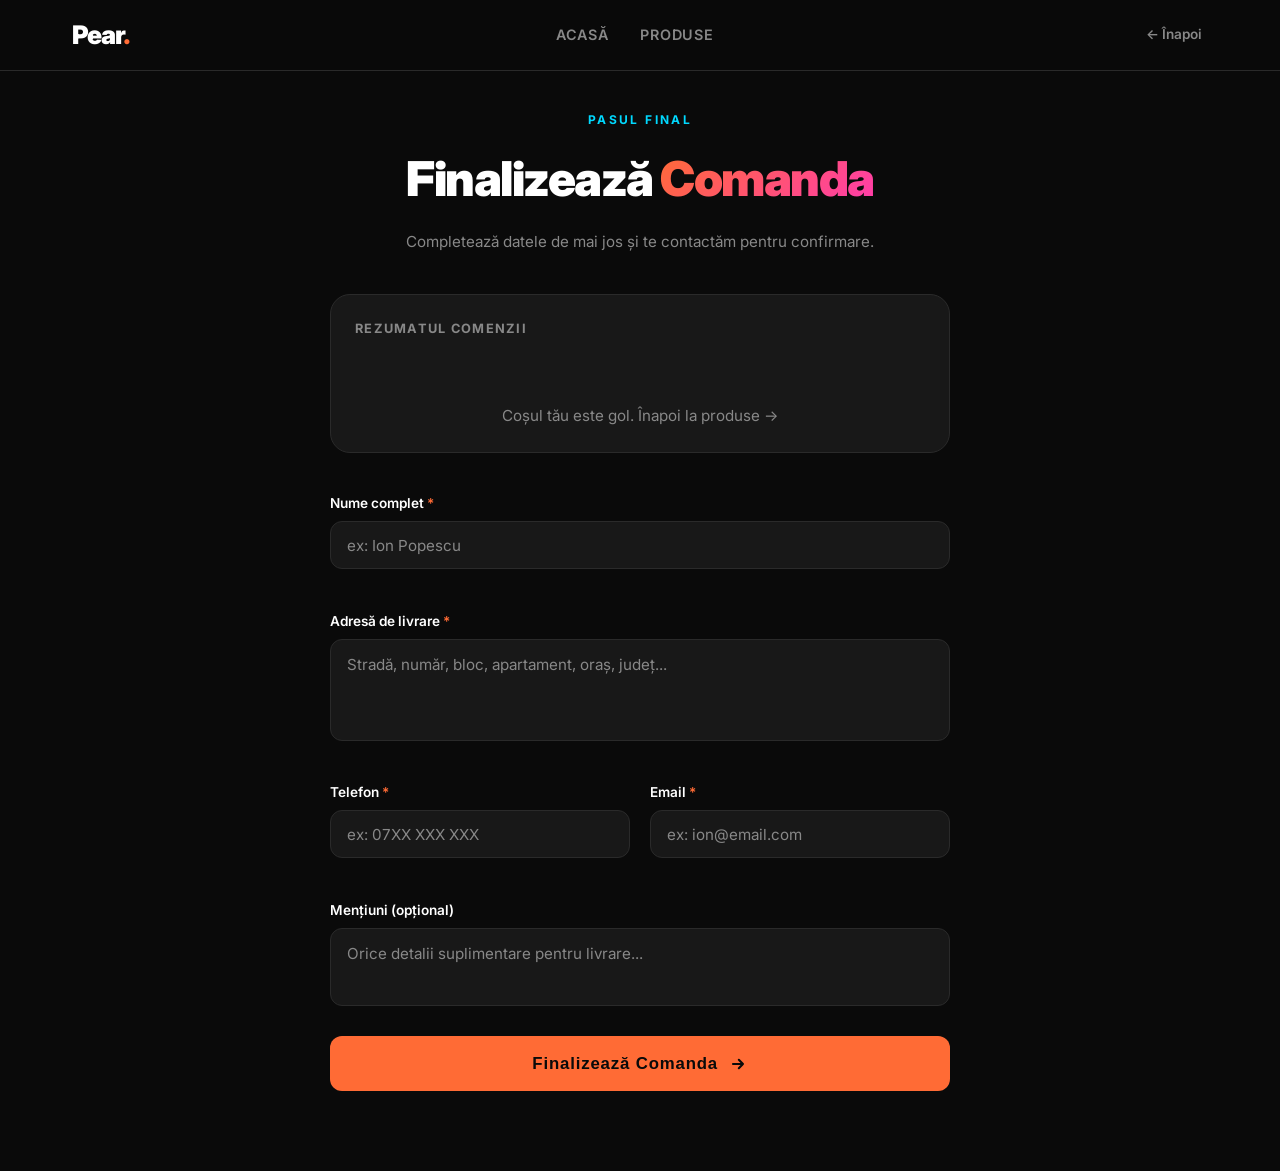
==== checkout.html @ b4e62134 "Add checkout page with form validation and cart persistence Single-column checkout with Name, Addres" ====
<!DOCTYPE html>
<html lang="ro">
<head>
  <meta charset="UTF-8" />
  <meta name="viewport" content="width=device-width, initial-scale=1.0" />
  <title>Finalizează Comanda — Pear</title>
  <link rel="stylesheet" href="css/style.css" />
  <link rel="stylesheet" href="css/checkout.css" />
  <link rel="preconnect" href="https://fonts.googleapis.com" />
  <link href="https://fonts.googleapis.com/css2?family=Inter:wght@300;400;600;700;900&display=swap" rel="stylesheet" />
</head>
<body>

  <!-- HEADER -->
  <header class="header" id="header">
    <div class="header__inner">
      <a href="index.html" class="logo">Pear<span class="logo__dot">.</span></a>
      <nav class="nav">
        <a href="index.html" class="nav__link">Acasă</a>
        <a href="index.html#produse" class="nav__link">Produse</a>
      </nav>
      <a href="index.html" class="cart-btn" style="font-size:0.85rem;font-weight:600;color:var(--muted);">← Înapoi</a>
    </div>
  </header>

  <!-- CHECKOUT -->
  <main class="checkout">
    <div class="checkout__container">

      <!-- Title -->
      <div class="checkout__heading">
        <p class="checkout__step">Pasul final</p>
        <h1 class="checkout__title">Finalizează <span class="hero__highlight">Comanda</span></h1>
        <p class="checkout__sub">Completează datele de mai jos și te contactăm pentru confirmare.</p>
      </div>

      <!-- Order Summary -->
      <div class="checkout__summary" id="checkoutSummary">
        <h3 class="summary__title">Rezumatul Comenzii</h3>
        <div class="summary__items" id="summaryItems">
          <p class="cart-empty">Coșul tău este gol. <a href="index.html">Înapoi la produse →</a></p>
        </div>
        <div class="summary__total" id="summaryTotal" style="display:none;">
          <span>Total</span>
          <span id="summaryTotalValue"></span>
        </div>
      </div>

      <!-- Form -->
      <form class="checkout__form" id="checkoutForm" novalidate>

        <div class="form-group">
          <label for="name" class="form-label">Nume complet <span class="required">*</span></label>
          <input
            type="text"
            id="name"
            name="name"
            class="form-input"
            placeholder="ex: Ion Popescu"
            autocomplete="name"
          />
          <span class="form-error" id="nameError"></span>
        </div>

        <div class="form-group">
          <label for="address" class="form-label">Adresă de livrare <span class="required">*</span></label>
          <textarea
            id="address"
            name="address"
            class="form-input form-textarea"
            placeholder="Stradă, număr, bloc, apartament, oraș, județ..."
            autocomplete="street-address"
            rows="3"
          ></textarea>
          <span class="form-error" id="addressError"></span>
        </div>

        <div class="form-row">
          <div class="form-group">
            <label for="phone" class="form-label">Telefon <span class="required">*</span></label>
            <input
              type="tel"
              id="phone"
              name="phone"
              class="form-input"
              placeholder="ex: 07XX XXX XXX"
              autocomplete="tel"
            />
            <span class="form-error" id="phoneError"></span>
          </div>

          <div class="form-group">
            <label for="email" class="form-label">Email <span class="required">*</span></label>
            <input
              type="email"
              id="email"
              name="email"
              class="form-input"
              placeholder="ex: ion@email.com"
              autocomplete="email"
            />
            <span class="form-error" id="emailError"></span>
          </div>
        </div>

        <div class="form-group">
          <label for="notes" class="form-label">Mențiuni (opțional)</label>
          <textarea
            id="notes"
            name="notes"
            class="form-input form-textarea"
            placeholder="Orice detalii suplimentare pentru livrare..."
            rows="2"
          ></textarea>
        </div>

        <button type="submit" class="btn btn--primary btn--checkout" id="submitBtn">
          <span id="submitText">Finalizează Comanda</span>
          <svg id="submitIcon" xmlns="http://www.w3.org/2000/svg" width="20" height="20" fill="none" viewBox="0 0 24 24" stroke="currentColor" stroke-width="2.5">
            <path stroke-linecap="round" stroke-linejoin="round" d="M13 7l5 5m0 0l-5 5m5-5H6"/>
          </svg>
        </button>

      </form>

      <!-- Success Message -->
      <div class="checkout__success" id="checkoutSuccess" style="display:none;">
        <div class="success__icon">✓</div>
        <h2 class="success__title">Comandă plasată!</h2>
        <p class="success__msg">Îți mulțumim! Te vom contacta în curând pentru confirmare.</p>
        <a href="index.html" class="btn btn--primary" style="margin-top:1.5rem;display:inline-block;">
          Înapoi la magazin
        </a>
      </div>

    </div>
  </main>

  <script src="js/checkout.js"></script>
</body>
</html>
---- css/style.css ----
/* =============================================
   PEAR — E-Commerce Kendama
   Black + Colorful Minimal Design
   ============================================= */

:root {
  --black:    #0a0a0a;
  --dark:     #111111;
  --card:     #181818;
  --border:   #2a2a2a;
  --white:    #ffffff;
  --muted:    #888888;
  --accent1:  #ff6b35;   /* orange */
  --accent2:  #00d9ff;   /* cyan */
  --accent3:  #c8ff00;   /* lime */
  --accent4:  #ff3cac;   /* pink */
  --radius:   12px;
  --radius-lg:20px;
  --transition: 0.25s ease;
}

*, *::before, *::after { box-sizing: border-box; margin: 0; padding: 0; }

html { scroll-behavior: smooth; }

body {
  font-family: 'Inter', sans-serif;
  background: var(--black);
  color: var(--white);
  line-height: 1.6;
  overflow-x: hidden;
}

a { color: inherit; text-decoration: none; }
img { max-width: 100%; }

/* =============================================
   HEADER
   ============================================= */
.header {
  position: fixed;
  top: 0; left: 0; right: 0;
  z-index: 100;
  background: rgba(10, 10, 10, 0.85);
  backdrop-filter: blur(16px);
  border-bottom: 1px solid var(--border);
  transition: var(--transition);
}

.header__inner {
  max-width: 1200px;
  margin: 0 auto;
  padding: 0 2rem;
  height: 70px;
  display: flex;
  align-items: center;
  justify-content: space-between;
  gap: 2rem;
}

.logo {
  font-size: 1.6rem;
  font-weight: 900;
  letter-spacing: -1px;
  color: var(--white);
}
.logo__dot { color: var(--accent1); }

.nav { display: flex; gap: 2rem; }

.nav__link {
  font-size: 0.9rem;
  font-weight: 600;
  color: var(--muted);
  letter-spacing: 0.05em;
  text-transform: uppercase;
  transition: color var(--transition);
  position: relative;
}
.nav__link::after {
  content: '';
  position: absolute;
  bottom: -4px; left: 0; right: 0;
  height: 2px;
  background: var(--accent1);
  transform: scaleX(0);
  transition: transform var(--transition);
}
.nav__link:hover,
.nav__link.active { color: var(--white); }
.nav__link:hover::after,
.nav__link.active::after { transform: scaleX(1); }

.cart-btn {
  position: relative;
  background: none;
  border: none;
  color: var(--white);
  cursor: pointer;
  padding: 0.4rem;
  display: flex;
  align-items: center;
  transition: color var(--transition);
}
.cart-btn:hover { color: var(--accent1); }

.cart-badge {
  position: absolute;
  top: -4px; right: -6px;
  background: var(--accent1);
  color: var(--black);
  font-size: 0.65rem;
  font-weight: 700;
  border-radius: 50%;
  width: 18px; height: 18px;
  display: flex; align-items: center; justify-content: center;
  transition: transform 0.2s ease;
}
.cart-badge.pop { transform: scale(1.4); }

/* =============================================
   HERO
   ============================================= */
.hero {
  min-height: 100vh;
  display: grid;
  grid-template-columns: 1fr 1fr;
  align-items: center;
  max-width: 1200px;
  margin: 0 auto;
  padding: 100px 2rem 4rem;
  gap: 4rem;
  position: relative;
}

.hero__eyebrow {
  font-size: 0.8rem;
  font-weight: 700;
  letter-spacing: 0.2em;
  text-transform: uppercase;
  color: var(--accent2);
  margin-bottom: 1.2rem;
}

.hero__title {
  font-size: clamp(2.5rem, 5vw, 4.5rem);
  font-weight: 900;
  line-height: 1.05;
  letter-spacing: -2px;
  margin-bottom: 1.5rem;
}

.hero__highlight {
  background: linear-gradient(135deg, var(--accent1), var(--accent4));
  -webkit-background-clip: text;
  -webkit-text-fill-color: transparent;
  background-clip: text;
}

.hero__sub {
  font-size: 1.05rem;
  color: var(--muted);
  max-width: 480px;
  margin-bottom: 2.5rem;
  line-height: 1.8;
}

/* ---- Buttons ---- */
.btn {
  display: inline-block;
  padding: 0.85rem 2rem;
  border-radius: var(--radius);
  font-weight: 700;
  font-size: 0.9rem;
  letter-spacing: 0.05em;
  cursor: pointer;
  border: none;
  transition: transform var(--transition), box-shadow var(--transition), background var(--transition);
}
.btn--primary {
  background: var(--accent1);
  color: var(--black);
}
.btn--primary:hover {
  transform: translateY(-2px);
  box-shadow: 0 8px 30px rgba(255, 107, 53, 0.4);
}
.btn--full { width: 100%; text-align: center; }

/* ---- Hero Visual ---- */
.hero__visual {
  position: relative;
  display: flex;
  align-items: center;
  justify-content: center;
  height: 500px;
}

.hero__blob {
  position: absolute;
  border-radius: 50%;
  filter: blur(60px);
  opacity: 0.35;
  animation: float 6s ease-in-out infinite;
}
.blob--1 {
  width: 280px; height: 280px;
  background: var(--accent1);
  top: 10%; left: 10%;
  animation-delay: 0s;
}
.blob--2 {
  width: 200px; height: 200px;
  background: var(--accent4);
  bottom: 10%; right: 5%;
  animation-delay: 2s;
}
.blob--3 {
  width: 150px; height: 150px;
  background: var(--accent2);
  top: 50%; left: 50%;
  animation-delay: 4s;
}

@keyframes float {
  0%, 100% { transform: translateY(0) scale(1); }
  50%       { transform: translateY(-20px) scale(1.05); }
}

.hero__img {
  position: relative;
  z-index: 1;
  width: 340px;
  height: 400px;
  object-fit: cover;
  border-radius: var(--radius-lg);
  border: 1px solid var(--border);
  box-shadow: 0 40px 80px rgba(0,0,0,0.6);
}

/* =============================================
   PRODUCTS
   ============================================= */
.products {
  max-width: 1200px;
  margin: 0 auto;
  padding: 6rem 2rem;
}

.products__header {
  text-align: center;
  margin-bottom: 4rem;
}

.products__title {
  font-size: clamp(2rem, 4vw, 3rem);
  font-weight: 900;
  letter-spacing: -1px;
  margin-bottom: 0.75rem;
}

.highlight {
  background: linear-gradient(135deg, var(--accent2), var(--accent3));
  -webkit-background-clip: text;
  -webkit-text-fill-color: transparent;
  background-clip: text;
}

.products__sub {
  color: var(--muted);
  font-size: 1rem;
}

/* ---- Product List ---- */
.products__list {
  display: flex;
  flex-direction: column;
  gap: 1.5rem;
}

.product-card {
  display: grid;
  grid-template-columns: 200px 1fr auto;
  align-items: center;
  gap: 2rem;
  background: var(--card);
  border: 1px solid var(--border);
  border-radius: var(--radius-lg);
  padding: 1.5rem;
  transition: transform var(--transition), border-color var(--transition), box-shadow var(--transition);
  position: relative;
  overflow: hidden;
}
.product-card::before {
  content: '';
  position: absolute;
  top: 0; left: 0;
  width: 3px; height: 100%;
  background: linear-gradient(180deg, var(--accent1), var(--accent4));
  opacity: 0;
  transition: opacity var(--transition);
}
.product-card:hover {
  transform: translateX(4px);
  border-color: var(--accent1);
  box-shadow: 0 8px 40px rgba(0,0,0,0.4);
}
.product-card:hover::before { opacity: 1; }

.product-card__img {
  width: 200px;
  height: 160px;
  object-fit: cover;
  border-radius: var(--radius);
  background: var(--dark);
}

.product-card__tag {
  display: inline-block;
  font-size: 0.7rem;
  font-weight: 700;
  letter-spacing: 0.1em;
  text-transform: uppercase;
  padding: 0.2rem 0.6rem;
  border-radius: 4px;
  margin-bottom: 0.5rem;
}

.product-card__name {
  font-size: 1.25rem;
  font-weight: 700;
  margin-bottom: 0.5rem;
}

.product-card__desc {
  color: var(--muted);
  font-size: 0.9rem;
  line-height: 1.7;
  max-width: 500px;
}

.product-card__action {
  display: flex;
  flex-direction: column;
  align-items: flex-end;
  gap: 1rem;
  min-width: 140px;
}

.product-card__price {
  font-size: 1.6rem;
  font-weight: 900;
  letter-spacing: -1px;
}

.btn--add {
  background: transparent;
  color: var(--white);
  border: 1px solid var(--border);
  padding: 0.7rem 1.4rem;
  font-size: 0.85rem;
}
.btn--add:hover {
  background: var(--accent1);
  color: var(--black);
  border-color: var(--accent1);
  transform: translateY(-2px);
  box-shadow: 0 6px 20px rgba(255,107,53,0.3);
}
.btn--add.added {
  background: var(--accent3);
  color: var(--black);
  border-color: var(--accent3);
}

/* =============================================
   FOOTER
   ============================================= */
.footer {
  background: var(--dark);
  border-top: 1px solid var(--border);
  padding: 4rem 2rem 0;
}

.footer__inner {
  max-width: 1200px;
  margin: 0 auto;
  display: grid;
  grid-template-columns: 2fr 1fr 1fr;
  gap: 3rem;
  padding-bottom: 3rem;
}

.footer__brand .logo { font-size: 1.4rem; }
.footer__brand p {
  color: var(--muted);
  font-size: 0.9rem;
  margin-top: 0.75rem;
  max-width: 260px;
}

.footer__contact h4,
.footer__social h4 {
  font-size: 0.8rem;
  font-weight: 700;
  letter-spacing: 0.1em;
  text-transform: uppercase;
  color: var(--muted);
  margin-bottom: 1rem;
}

.footer__contact p {
  font-size: 0.9rem;
  color: var(--muted);
  margin-bottom: 0.4rem;
}
.footer__contact a { color: var(--accent2); transition: opacity var(--transition); }
.footer__contact a:hover { opacity: 0.7; }

.social-links { display: flex; flex-direction: column; gap: 0.75rem; }

.social-link {
  display: flex;
  align-items: center;
  gap: 0.5rem;
  font-size: 0.9rem;
  color: var(--muted);
  transition: color var(--transition);
}
.social-link:hover { color: var(--white); }

.footer__bottom {
  max-width: 1200px;
  margin: 0 auto;
  padding: 1.5rem 0;
  border-top: 1px solid var(--border);
  text-align: center;
  font-size: 0.8rem;
  color: var(--muted);
}

/* =============================================
   CART PANEL
   ============================================= */
.cart-overlay {
  position: fixed;
  inset: 0;
  background: rgba(0,0,0,0.6);
  z-index: 200;
  opacity: 0;
  pointer-events: none;
  transition: opacity var(--transition);
}
.cart-overlay.active { opacity: 1; pointer-events: all; }

.cart-panel {
  position: fixed;
  top: 0; right: 0;
  width: 400px;
  max-width: 100vw;
  height: 100vh;
  background: var(--dark);
  border-left: 1px solid var(--border);
  z-index: 201;
  display: flex;
  flex-direction: column;
  transform: translateX(100%);
  transition: transform 0.35s cubic-bezier(0.4, 0, 0.2, 1);
}
.cart-panel.open { transform: translateX(0); }

.cart-panel__header {
  padding: 1.5rem 1.5rem;
  border-bottom: 1px solid var(--border);
  display: flex;
  align-items: center;
  justify-content: space-between;
}
.cart-panel__header h3 { font-size: 1.1rem; font-weight: 700; }

.cart-close {
  background: none;
  border: none;
  color: var(--muted);
  font-size: 1.8rem;
  cursor: pointer;
  line-height: 1;
  padding: 0;
  transition: color var(--transition);
}
.cart-close:hover { color: var(--white); }

.cart-panel__items {
  flex: 1;
  overflow-y: auto;
  padding: 1.5rem;
  display: flex;
  flex-direction: column;
  gap: 1rem;
}

.cart-empty {
  color: var(--muted);
  text-align: center;
  margin-top: 3rem;
  font-size: 0.95rem;
}

/* Cart item */
.cart-item {
  display: grid;
  grid-template-columns: 70px 1fr auto;
  align-items: center;
  gap: 1rem;
  background: var(--card);
  border: 1px solid var(--border);
  border-radius: var(--radius);
  padding: 0.75rem;
}
.cart-item__img {
  width: 70px; height: 60px;
  object-fit: cover;
  border-radius: 8px;
  background: var(--dark);
}
.cart-item__name { font-size: 0.9rem; font-weight: 600; margin-bottom: 0.2rem; }
.cart-item__price { font-size: 0.85rem; color: var(--accent1); font-weight: 700; }
.cart-item__qty {
  display: flex;
  align-items: center;
  gap: 0.4rem;
  margin-top: 0.4rem;
}
.qty-btn {
  width: 24px; height: 24px;
  border-radius: 6px;
  background: var(--border);
  border: none;
  color: var(--white);
  font-size: 1rem;
  cursor: pointer;
  display: flex; align-items: center; justify-content: center;
  transition: background var(--transition);
}
.qty-btn:hover { background: var(--accent1); color: var(--black); }
.qty-display { font-size: 0.85rem; font-weight: 700; min-width: 20px; text-align: center; }

.cart-item__remove {
  background: none;
  border: none;
  color: var(--muted);
  cursor: pointer;
  font-size: 1.2rem;
  padding: 0;
  align-self: flex-start;
  transition: color var(--transition);
}
.cart-item__remove:hover { color: var(--accent4); }

.cart-panel__footer {
  padding: 1.5rem;
  border-top: 1px solid var(--border);
}
.cart-total {
  display: flex;
  justify-content: space-between;
  font-size: 1.1rem;
  font-weight: 700;
  margin-bottom: 1.2rem;
}
#cartTotal { color: var(--accent1); }

/* =============================================
   RESPONSIVE
   ============================================= */
@media (max-width: 900px) {
  .hero {
    grid-template-columns: 1fr;
    text-align: center;
    padding-top: 120px;
    gap: 2rem;
  }
  .hero__sub { margin: 0 auto 2rem; }
  .hero__visual { height: 300px; }
  .hero__img { width: 240px; height: 280px; }

  .product-card {
    grid-template-columns: 140px 1fr;
    grid-template-rows: 1fr auto;
  }
  .product-card__img { width: 140px; height: 120px; }
  .product-card__action {
    grid-column: 1 / -1;
    flex-direction: row;
    justify-content: space-between;
    align-items: center;
    min-width: unset;
  }

  .footer__inner { grid-template-columns: 1fr 1fr; }
  .footer__brand { grid-column: 1 / -1; }
}

@media (max-width: 600px) {
  .header__inner { padding: 0 1rem; }
  .products { padding: 4rem 1rem; }
  .product-card { grid-template-columns: 1fr; }
  .product-card__img { width: 100%; height: 200px; }
  .footer__inner { grid-template-columns: 1fr; }
}
---- css/checkout.css ----
/* =============================================
   CHECKOUT PAGE
   ============================================= */

.checkout {
  min-height: 100vh;
  padding: 110px 1.5rem 5rem;
  display: flex;
  align-items: flex-start;
  justify-content: center;
}

.checkout__container {
  width: 100%;
  max-width: 620px;
  display: flex;
  flex-direction: column;
  gap: 2.5rem;
}

/* ---- Heading ---- */
.checkout__heading { text-align: center; }

.checkout__step {
  font-size: 0.75rem;
  font-weight: 700;
  letter-spacing: 0.2em;
  text-transform: uppercase;
  color: var(--accent2);
  margin-bottom: 0.75rem;
}

.checkout__title {
  font-size: clamp(2rem, 5vw, 3rem);
  font-weight: 900;
  letter-spacing: -1.5px;
  margin-bottom: 0.75rem;
}

.checkout__sub {
  color: var(--muted);
  font-size: 0.95rem;
}

/* ---- Order Summary ---- */
.checkout__summary {
  background: var(--card);
  border: 1px solid var(--border);
  border-radius: var(--radius-lg);
  padding: 1.5rem;
}

.summary__title {
  font-size: 0.8rem;
  font-weight: 700;
  letter-spacing: 0.1em;
  text-transform: uppercase;
  color: var(--muted);
  margin-bottom: 1rem;
}

.summary__items {
  display: flex;
  flex-direction: column;
  gap: 0.75rem;
}

.summary__item {
  display: flex;
  align-items: center;
  justify-content: space-between;
  gap: 1rem;
  font-size: 0.9rem;
}

.summary__item-name {
  color: var(--white);
  flex: 1;
}

.summary__item-qty {
  color: var(--muted);
  white-space: nowrap;
}

.summary__item-price {
  font-weight: 700;
  color: var(--accent1);
  white-space: nowrap;
}

.summary__total {
  display: flex;
  justify-content: space-between;
  align-items: center;
  margin-top: 1.25rem;
  padding-top: 1.25rem;
  border-top: 1px solid var(--border);
  font-size: 1.1rem;
  font-weight: 700;
}

#summaryTotalValue { color: var(--accent1); }

/* ---- Form ---- */
.checkout__form {
  display: flex;
  flex-direction: column;
  gap: 1.4rem;
}

.form-row {
  display: grid;
  grid-template-columns: 1fr 1fr;
  gap: 1.2rem;
}

.form-group {
  display: flex;
  flex-direction: column;
  gap: 0.4rem;
}

.form-label {
  font-size: 0.85rem;
  font-weight: 600;
  color: var(--white);
}

.required { color: var(--accent1); }

.form-input {
  background: var(--card);
  border: 1px solid var(--border);
  border-radius: var(--radius);
  padding: 0.85rem 1rem;
  color: var(--white);
  font-family: 'Inter', sans-serif;
  font-size: 0.95rem;
  transition: border-color var(--transition), box-shadow var(--transition);
  outline: none;
  width: 100%;
  resize: none;
}

.form-input::placeholder { color: var(--muted); }

.form-input:focus {
  border-color: var(--accent2);
  box-shadow: 0 0 0 3px rgba(0, 217, 255, 0.1);
}

.form-input.error {
  border-color: var(--accent4);
  box-shadow: 0 0 0 3px rgba(255, 60, 172, 0.1);
}

.form-input.valid {
  border-color: var(--accent3);
}

.form-textarea { line-height: 1.6; }

.form-error {
  font-size: 0.78rem;
  color: var(--accent4);
  font-weight: 500;
  min-height: 1em;
}

/* ---- Submit Button ---- */
.btn--checkout {
  width: 100%;
  padding: 1.1rem 2rem;
  font-size: 1.05rem;
  border-radius: var(--radius);
  display: flex;
  align-items: center;
  justify-content: center;
  gap: 0.6rem;
  margin-top: 0.5rem;
  transition: transform var(--transition), box-shadow var(--transition), background var(--transition);
}

.btn--checkout:hover {
  transform: translateY(-3px);
  box-shadow: 0 12px 40px rgba(255, 107, 53, 0.45);
}

.btn--checkout:disabled {
  opacity: 0.6;
  cursor: not-allowed;
  transform: none;
  box-shadow: none;
}

/* ---- Success State ---- */
.checkout__success {
  text-align: center;
  padding: 3rem 2rem;
  background: var(--card);
  border: 1px solid var(--border);
  border-radius: var(--radius-lg);
  animation: fadeIn 0.5s ease;
}

@keyframes fadeIn {
  from { opacity: 0; transform: translateY(20px); }
  to   { opacity: 1; transform: translateY(0); }
}

.success__icon {
  width: 72px; height: 72px;
  border-radius: 50%;
  background: linear-gradient(135deg, var(--accent3), var(--accent2));
  color: var(--black);
  font-size: 2rem;
  font-weight: 900;
  display: flex;
  align-items: center;
  justify-content: center;
  margin: 0 auto 1.5rem;
}

.success__title {
  font-size: 1.8rem;
  font-weight: 900;
  letter-spacing: -1px;
  margin-bottom: 0.75rem;
}

.success__msg {
  color: var(--muted);
  font-size: 0.95rem;
}

/* ---- Responsive ---- */
@media (max-width: 540px) {
  .form-row { grid-template-columns: 1fr; }
}
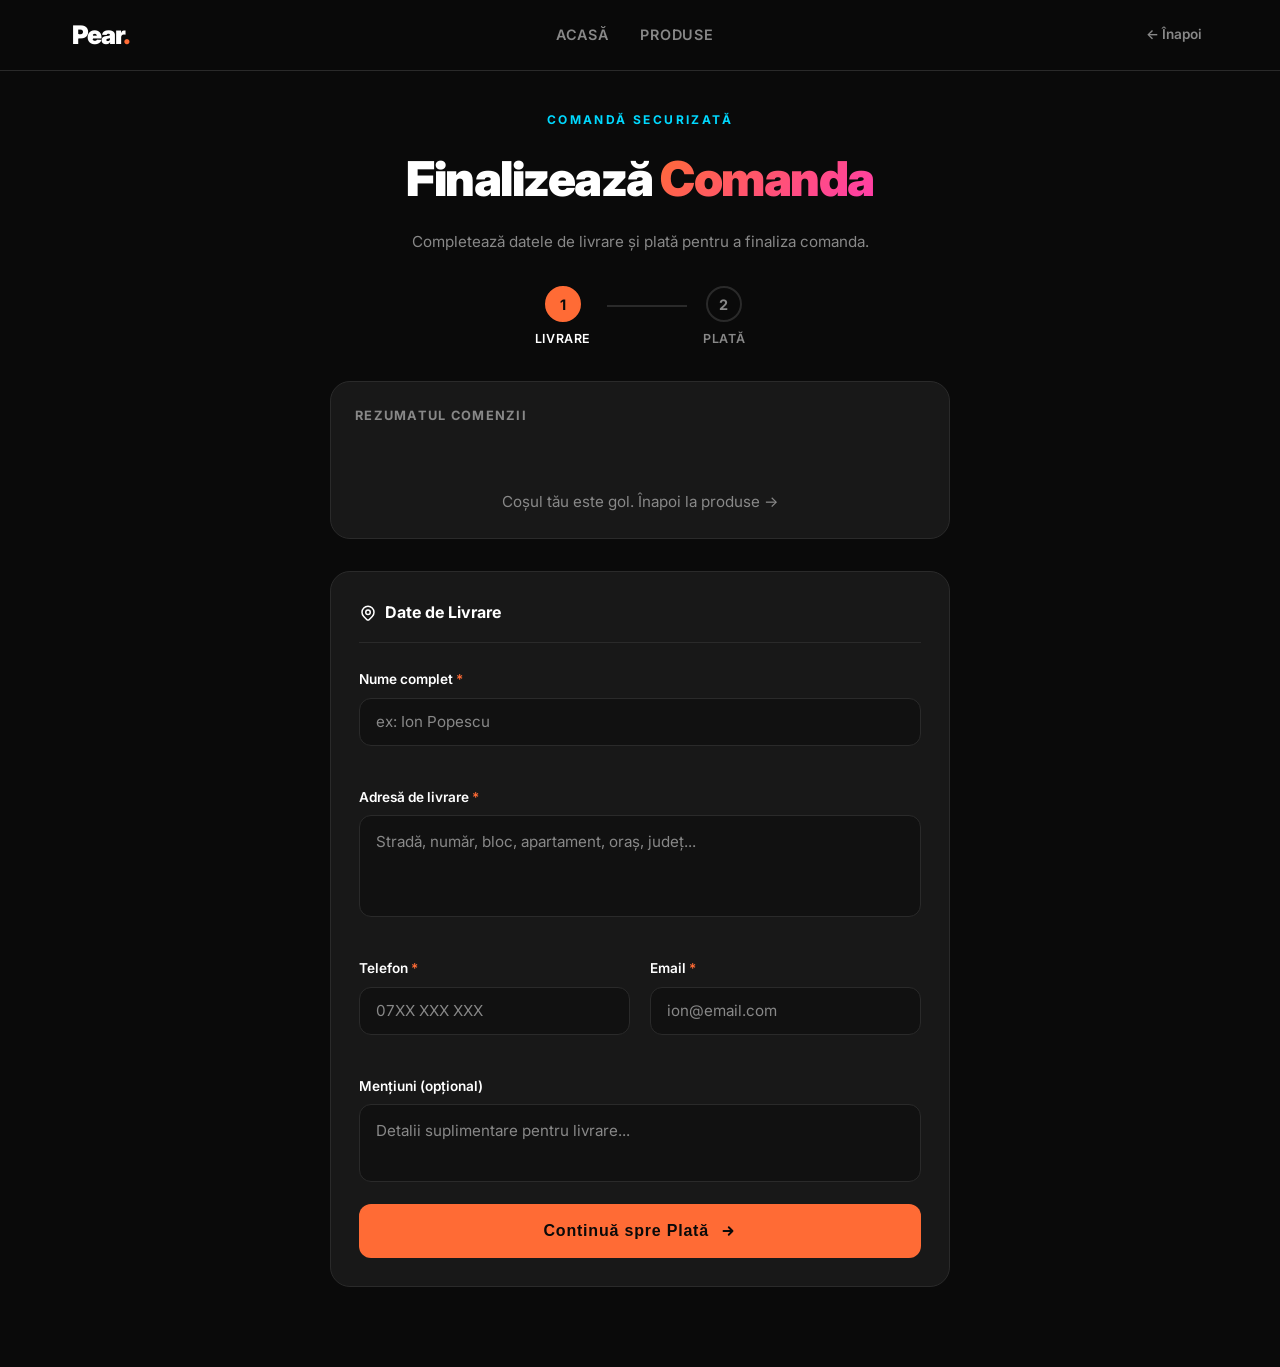
==== commit 74a3b65d: "Add card payment, hamburger menu, 2-col mobile grid, and SEO tags - Checkout: 2-step flow (delivery " ====
--- a/checkout.html
+++ b/checkout.html
@@ -3,7 +3,19 @@
 <head>
   <meta charset="UTF-8" />
   <meta name="viewport" content="width=device-width, initial-scale=1.0" />
-  <title>Finalizează Comanda — Pear</title>
+  <title>Finalizează Comanda — Pear Kendama</title>
+
+  <!-- SEO -->
+  <meta name="description" content="Finalizează comanda ta de kendama pe Pear. Plată securizată cu cardul, livrare rapidă în toată România." />
+  <meta name="robots" content="noindex, nofollow" />
+  <link rel="canonical" href="https://drewstrr.github.io/Magazin-online/checkout.html" />
+
+  <!-- Open Graph -->
+  <meta property="og:type" content="website" />
+  <meta property="og:title" content="Checkout — Pear Kendama" />
+  <meta property="og:description" content="Finalizează comanda ta în siguranță." />
+  <meta property="og:url" content="https://drewstrr.github.io/Magazin-online/checkout.html" />
+
   <link rel="stylesheet" href="css/style.css" />
   <link rel="stylesheet" href="css/checkout.css" />
   <link rel="preconnect" href="https://fonts.googleapis.com" />
@@ -29,13 +41,26 @@
 
       <!-- Title -->
       <div class="checkout__heading">
-        <p class="checkout__step">Pasul final</p>
+        <p class="checkout__step">Comandă securizată</p>
         <h1 class="checkout__title">Finalizează <span class="hero__highlight">Comanda</span></h1>
-        <p class="checkout__sub">Completează datele de mai jos și te contactăm pentru confirmare.</p>
+        <p class="checkout__sub">Completează datele de livrare și plată pentru a finaliza comanda.</p>
+      </div>
+
+      <!-- Steps indicator -->
+      <div class="steps">
+        <div class="step active" id="step1Ind">
+          <div class="step__circle">1</div>
+          <span>Livrare</span>
+        </div>
+        <div class="step__line"></div>
+        <div class="step" id="step2Ind">
+          <div class="step__circle">2</div>
+          <span>Plată</span>
+        </div>
       </div>
 
       <!-- Order Summary -->
-      <div class="checkout__summary" id="checkoutSummary">
+      <div class="checkout__summary">
         <h3 class="summary__title">Rezumatul Comenzii</h3>
         <div class="summary__items" id="summaryItems">
           <p class="cart-empty">Coșul tău este gol. <a href="index.html">Înapoi la produse →</a></p>
@@ -46,89 +71,138 @@
         </div>
       </div>
 
-      <!-- Form -->
-      <form class="checkout__form" id="checkoutForm" novalidate>
+      <!-- ===== STEP 1: Delivery ===== -->
+      <form class="checkout__form" id="deliveryForm" novalidate>
+        <h3 class="form__section-title">
+          <svg xmlns="http://www.w3.org/2000/svg" width="18" height="18" fill="none" viewBox="0 0 24 24" stroke="currentColor" stroke-width="2"><path stroke-linecap="round" stroke-linejoin="round" d="M17.657 16.657L13.414 20.9a1.998 1.998 0 01-2.827 0l-4.244-4.243a8 8 0 1111.314 0z"/><circle cx="12" cy="11" r="3"/></svg>
+          Date de Livrare
+        </h3>
 
         <div class="form-group">
           <label for="name" class="form-label">Nume complet <span class="required">*</span></label>
-          <input
-            type="text"
-            id="name"
-            name="name"
-            class="form-input"
-            placeholder="ex: Ion Popescu"
-            autocomplete="name"
-          />
+          <input type="text" id="name" name="name" class="form-input" placeholder="ex: Ion Popescu" autocomplete="name" />
           <span class="form-error" id="nameError"></span>
         </div>
 
         <div class="form-group">
           <label for="address" class="form-label">Adresă de livrare <span class="required">*</span></label>
-          <textarea
-            id="address"
-            name="address"
-            class="form-input form-textarea"
-            placeholder="Stradă, număr, bloc, apartament, oraș, județ..."
-            autocomplete="street-address"
-            rows="3"
-          ></textarea>
+          <textarea id="address" name="address" class="form-input form-textarea" placeholder="Stradă, număr, bloc, apartament, oraș, județ..." autocomplete="street-address" rows="3"></textarea>
           <span class="form-error" id="addressError"></span>
         </div>
 
         <div class="form-row">
           <div class="form-group">
             <label for="phone" class="form-label">Telefon <span class="required">*</span></label>
-            <input
-              type="tel"
-              id="phone"
-              name="phone"
-              class="form-input"
-              placeholder="ex: 07XX XXX XXX"
-              autocomplete="tel"
-            />
+            <input type="tel" id="phone" name="phone" class="form-input" placeholder="07XX XXX XXX" autocomplete="tel" />
             <span class="form-error" id="phoneError"></span>
           </div>
-
           <div class="form-group">
             <label for="email" class="form-label">Email <span class="required">*</span></label>
-            <input
-              type="email"
-              id="email"
-              name="email"
-              class="form-input"
-              placeholder="ex: ion@email.com"
-              autocomplete="email"
-            />
+            <input type="email" id="email" name="email" class="form-input" placeholder="ion@email.com" autocomplete="email" />
             <span class="form-error" id="emailError"></span>
           </div>
         </div>
 
         <div class="form-group">
           <label for="notes" class="form-label">Mențiuni (opțional)</label>
-          <textarea
-            id="notes"
-            name="notes"
-            class="form-input form-textarea"
-            placeholder="Orice detalii suplimentare pentru livrare..."
-            rows="2"
-          ></textarea>
-        </div>
-
-        <button type="submit" class="btn btn--primary btn--checkout" id="submitBtn">
-          <span id="submitText">Finalizează Comanda</span>
-          <svg id="submitIcon" xmlns="http://www.w3.org/2000/svg" width="20" height="20" fill="none" viewBox="0 0 24 24" stroke="currentColor" stroke-width="2.5">
+          <textarea id="notes" name="notes" class="form-input form-textarea" placeholder="Detalii suplimentare pentru livrare..." rows="2"></textarea>
+        </div>
+
+        <button type="submit" class="btn btn--primary btn--checkout">
+          Continuă spre Plată
+          <svg xmlns="http://www.w3.org/2000/svg" width="18" height="18" fill="none" viewBox="0 0 24 24" stroke="currentColor" stroke-width="2.5">
             <path stroke-linecap="round" stroke-linejoin="round" d="M13 7l5 5m0 0l-5 5m5-5H6"/>
           </svg>
         </button>
-
       </form>
 
-      <!-- Success Message -->
+      <!-- ===== STEP 2: Payment ===== -->
+      <form class="checkout__form" id="paymentForm" novalidate style="display:none;">
+        <h3 class="form__section-title">
+          <svg xmlns="http://www.w3.org/2000/svg" width="18" height="18" fill="none" viewBox="0 0 24 24" stroke="currentColor" stroke-width="2"><rect x="1" y="4" width="22" height="16" rx="2" ry="2"/><line x1="1" y1="10" x2="23" y2="10"/></svg>
+          Date Card
+        </h3>
+
+        <!-- Card Preview -->
+        <div class="card-preview" id="cardPreview">
+          <div class="card-preview__top">
+            <span class="card-preview__bank">Pear Pay</span>
+            <span class="card-preview__type" id="cardTypeLabel">
+              <svg id="cardTypeVisa" xmlns="http://www.w3.org/2000/svg" width="40" height="14" viewBox="0 0 40 14" style="display:none;fill:white;"><text x="0" y="12" font-size="14" font-weight="900" font-family="Inter,sans-serif">VISA</text></svg>
+              <svg id="cardTypeMC" viewBox="0 0 38 24" width="38" height="24" style="display:none;"><circle cx="15" cy="12" r="10" fill="#EB001B" opacity="0.9"/><circle cx="23" cy="12" r="10" fill="#F79E1B" opacity="0.9"/><path d="M19 5.27a10 10 0 010 13.46A10 10 0 0119 5.27z" fill="#FF5F00" opacity="0.9"/></svg>
+            </span>
+          </div>
+          <div class="card-preview__chip">
+            <div class="chip"></div>
+          </div>
+          <div class="card-preview__number" id="previewNumber">•••• •••• •••• ••••</div>
+          <div class="card-preview__bottom">
+            <div>
+              <div class="card-preview__label">Titular</div>
+              <div class="card-preview__value" id="previewName">NUMELE TĂU</div>
+            </div>
+            <div>
+              <div class="card-preview__label">Expiră</div>
+              <div class="card-preview__value" id="previewExpiry">MM/YY</div>
+            </div>
+          </div>
+        </div>
+
+        <div class="form-group">
+          <label for="cardNumber" class="form-label">Număr card <span class="required">*</span></label>
+          <div class="input-icon-wrap">
+            <input type="text" id="cardNumber" name="cardNumber" class="form-input" placeholder="1234 5678 9012 3456" maxlength="19" inputmode="numeric" autocomplete="cc-number" />
+            <span class="input-icon" id="cardIcon">
+              <svg xmlns="http://www.w3.org/2000/svg" width="20" height="20" fill="none" viewBox="0 0 24 24" stroke="currentColor" stroke-width="1.5"><rect x="1" y="4" width="22" height="16" rx="2"/><line x1="1" y1="10" x2="23" y2="10"/></svg>
+            </span>
+          </div>
+          <span class="form-error" id="cardNumberError"></span>
+        </div>
+
+        <div class="form-group">
+          <label for="cardName" class="form-label">Numele titularului <span class="required">*</span></label>
+          <input type="text" id="cardName" name="cardName" class="form-input" placeholder="ION POPESCU" autocomplete="cc-name" style="text-transform:uppercase;" />
+          <span class="form-error" id="cardNameError"></span>
+        </div>
+
+        <div class="form-row">
+          <div class="form-group">
+            <label for="cardExpiry" class="form-label">Data expirării <span class="required">*</span></label>
+            <input type="text" id="cardExpiry" name="cardExpiry" class="form-input" placeholder="MM/YY" maxlength="5" inputmode="numeric" autocomplete="cc-exp" />
+            <span class="form-error" id="cardExpiryError"></span>
+          </div>
+          <div class="form-group">
+            <label for="cardCvv" class="form-label">
+              CVV <span class="required">*</span>
+              <span class="cvv-hint" title="3 cifre pe spatele cardului">?</span>
+            </label>
+            <input type="password" id="cardCvv" name="cardCvv" class="form-input" placeholder="•••" maxlength="4" inputmode="numeric" autocomplete="cc-csc" />
+            <span class="form-error" id="cardCvvError"></span>
+          </div>
+        </div>
+
+        <div class="secure-badge">
+          <svg xmlns="http://www.w3.org/2000/svg" width="14" height="14" fill="none" viewBox="0 0 24 24" stroke="currentColor" stroke-width="2"><path stroke-linecap="round" stroke-linejoin="round" d="M12 22s8-4 8-10V5l-8-3-8 3v7c0 6 8 10 8 10z"/></svg>
+          Plată securizată 256-bit SSL — simulare demo, nu se procesează date reale
+        </div>
+
+        <div class="form-row" style="gap:1rem;margin-top:0.5rem;">
+          <button type="button" class="btn btn--back" id="backToDelivery">← Înapoi</button>
+          <button type="submit" class="btn btn--primary btn--checkout" id="payBtn" style="flex:1;">
+            <span id="payText">Plătește Acum</span>
+            <svg id="payIcon" xmlns="http://www.w3.org/2000/svg" width="18" height="18" fill="none" viewBox="0 0 24 24" stroke="currentColor" stroke-width="2.5"><path stroke-linecap="round" stroke-linejoin="round" d="M9 12l2 2 4-4m6 2a9 9 0 11-18 0 9 9 0 0118 0z"/></svg>
+          </button>
+        </div>
+      </form>
+
+      <!-- ===== SUCCESS ===== -->
       <div class="checkout__success" id="checkoutSuccess" style="display:none;">
         <div class="success__icon">✓</div>
-        <h2 class="success__title">Comandă plasată!</h2>
-        <p class="success__msg">Îți mulțumim! Te vom contacta în curând pentru confirmare.</p>
-        <a href="index.html" class="btn btn--primary" style="margin-top:1.5rem;display:inline-block;">
+        <p class="success__order-label">Numărul comenzii tale</p>
+        <h2 class="success__order-number" id="orderNumber">#PEAR-000000</h2>
+        <h3 class="success__title">Plată confirmată!</h3>
+        <p class="success__msg">Îți mulțumim! Vei primi un email de confirmare în curând.<br/>Comanda va fi livrată în 2–4 zile lucrătoare.</p>
+        <a href="index.html" class="btn btn--primary" style="margin-top:2rem;display:inline-block;">
           Înapoi la magazin
         </a>
       </div>
--- a/css/style.css
+++ b/css/style.css
@@ -91,6 +91,12 @@
 .nav__link:hover::after,
 .nav__link.active::after { transform: scaleX(1); }
 
+.header__actions {
+  display: flex;
+  align-items: center;
+  gap: 0.5rem;
+}
+
 .cart-btn {
   position: relative;
   background: none;
@@ -103,6 +109,40 @@
   transition: color var(--transition);
 }
 .cart-btn:hover { color: var(--accent1); }
+
+/* ---- Hamburger ---- */
+.hamburger {
+  display: none;
+  flex-direction: column;
+  justify-content: center;
+  gap: 5px;
+  background: none;
+  border: none;
+  cursor: pointer;
+  padding: 0.4rem;
+  width: 36px;
+  height: 36px;
+}
+.hamburger span {
+  display: block;
+  height: 2px;
+  background: var(--white);
+  border-radius: 2px;
+  transition: transform 0.3s ease, opacity 0.3s ease;
+}
+.hamburger.open span:nth-child(1) { transform: translateY(7px) rotate(45deg); }
+.hamburger.open span:nth-child(2) { opacity: 0; }
+.hamburger.open span:nth-child(3) { transform: translateY(-7px) rotate(-45deg); }
+
+/* Mobile nav overlay */
+.nav-overlay {
+  display: none;
+  position: fixed;
+  inset: 0;
+  background: rgba(0,0,0,0.5);
+  z-index: 98;
+}
+.nav-overlay.active { display: block; }
 
 .cart-badge {
   position: absolute;
@@ -571,8 +611,10 @@
 #cartTotal { color: var(--accent1); }
 
 /* =============================================
-   RESPONSIVE
+   RESPONSIVE — Mobile First
    ============================================= */
+
+/* Tablet */
 @media (max-width: 900px) {
   .hero {
     grid-template-columns: 1fr;
@@ -601,10 +643,73 @@
   .footer__brand { grid-column: 1 / -1; }
 }
 
+/* Mobile */
 @media (max-width: 600px) {
   .header__inner { padding: 0 1rem; }
-  .products { padding: 4rem 1rem; }
-  .product-card { grid-template-columns: 1fr; }
-  .product-card__img { width: 100%; height: 200px; }
+
+  /* Hamburger visible, nav becomes drawer */
+  .hamburger { display: flex; }
+
+  .nav {
+    position: fixed;
+    top: 0; right: 0;
+    height: 100vh;
+    width: 260px;
+    background: var(--dark);
+    border-left: 1px solid var(--border);
+    flex-direction: column;
+    justify-content: center;
+    align-items: center;
+    gap: 2.5rem;
+    z-index: 99;
+    transform: translateX(100%);
+    transition: transform 0.35s cubic-bezier(0.4, 0, 0.2, 1);
+  }
+  .nav.open { transform: translateX(0); }
+
+  .nav__link {
+    font-size: 1.4rem;
+    letter-spacing: 0.05em;
+  }
+  .nav__link::after { display: none; }
+
+  /* Products — 2 columns on mobile */
+  .products { padding: 3rem 1rem; }
+
+  .products__list {
+    display: grid;
+    grid-template-columns: 1fr 1fr;
+    gap: 1rem;
+  }
+
+  .product-card {
+    display: flex;
+    flex-direction: column;
+    gap: 0.75rem;
+    padding: 1rem;
+  }
+  .product-card::before { width: 100%; height: 3px; top: 0; left: 0; }
+  .product-card:hover { transform: translateY(-4px); }
+
+  .product-card__img {
+    width: 100%;
+    height: 140px;
+  }
+  .product-card__name { font-size: 1rem; }
+  .product-card__desc { font-size: 0.8rem; display: -webkit-box; -webkit-line-clamp: 2; -webkit-box-orient: vertical; overflow: hidden; }
+
+  .product-card__action {
+    flex-direction: row;
+    justify-content: space-between;
+    align-items: center;
+    min-width: unset;
+    grid-column: unset;
+  }
+  .product-card__price { font-size: 1.2rem; }
+
+  .btn--add { padding: 0.5rem 0.9rem; font-size: 0.75rem; }
+
   .footer__inner { grid-template-columns: 1fr; }
-}
+
+  .cart-panel { width: 100vw; }
+}
--- a/css/checkout.css
+++ b/css/checkout.css
@@ -15,7 +15,7 @@
   max-width: 620px;
   display: flex;
   flex-direction: column;
-  gap: 2.5rem;
+  gap: 2rem;
 }
 
 /* ---- Heading ---- */
@@ -37,9 +37,59 @@
   margin-bottom: 0.75rem;
 }
 
-.checkout__sub {
-  color: var(--muted);
-  font-size: 0.95rem;
+.checkout__sub { color: var(--muted); font-size: 0.95rem; }
+
+/* ---- Steps indicator ---- */
+.steps {
+  display: flex;
+  align-items: center;
+  justify-content: center;
+  gap: 0;
+}
+
+.step {
+  display: flex;
+  flex-direction: column;
+  align-items: center;
+  gap: 0.4rem;
+  font-size: 0.78rem;
+  font-weight: 600;
+  color: var(--muted);
+  text-transform: uppercase;
+  letter-spacing: 0.05em;
+}
+
+.step__circle {
+  width: 36px; height: 36px;
+  border-radius: 50%;
+  border: 2px solid var(--border);
+  display: flex; align-items: center; justify-content: center;
+  font-weight: 700;
+  font-size: 0.9rem;
+  transition: all var(--transition);
+}
+
+.step.active .step__circle {
+  background: var(--accent1);
+  border-color: var(--accent1);
+  color: var(--black);
+}
+.step.active { color: var(--white); }
+.step.done .step__circle {
+  background: var(--accent3);
+  border-color: var(--accent3);
+  color: var(--black);
+}
+.step.done .step__circle::before { content: '✓'; }
+.step.done .step__circle span { display: none; }
+
+.step__line {
+  flex: 1;
+  max-width: 80px;
+  height: 2px;
+  background: var(--border);
+  margin: 0 1rem;
+  margin-bottom: 1.4rem;
 }
 
 /* ---- Order Summary ---- */
@@ -59,11 +109,7 @@
   margin-bottom: 1rem;
 }
 
-.summary__items {
-  display: flex;
-  flex-direction: column;
-  gap: 0.75rem;
-}
+.summary__items { display: flex; flex-direction: column; gap: 0.75rem; }
 
 .summary__item {
   display: flex;
@@ -72,22 +118,9 @@
   gap: 1rem;
   font-size: 0.9rem;
 }
-
-.summary__item-name {
-  color: var(--white);
-  flex: 1;
-}
-
-.summary__item-qty {
-  color: var(--muted);
-  white-space: nowrap;
-}
-
-.summary__item-price {
-  font-weight: 700;
-  color: var(--accent1);
-  white-space: nowrap;
-}
+.summary__item-name { color: var(--white); flex: 1; }
+.summary__item-qty  { color: var(--muted); white-space: nowrap; }
+.summary__item-price { font-weight: 700; color: var(--accent1); white-space: nowrap; }
 
 .summary__total {
   display: flex;
@@ -99,7 +132,6 @@
   font-size: 1.1rem;
   font-weight: 700;
 }
-
 #summaryTotalValue { color: var(--accent1); }
 
 /* ---- Form ---- */
@@ -107,6 +139,21 @@
   display: flex;
   flex-direction: column;
   gap: 1.4rem;
+  background: var(--card);
+  border: 1px solid var(--border);
+  border-radius: var(--radius-lg);
+  padding: 1.75rem;
+}
+
+.form__section-title {
+  font-size: 1rem;
+  font-weight: 700;
+  display: flex;
+  align-items: center;
+  gap: 0.5rem;
+  margin-bottom: 0.25rem;
+  padding-bottom: 1rem;
+  border-bottom: 1px solid var(--border);
 }
 
 .form-row {
@@ -115,22 +162,14 @@
   gap: 1.2rem;
 }
 
-.form-group {
-  display: flex;
-  flex-direction: column;
-  gap: 0.4rem;
-}
-
-.form-label {
-  font-size: 0.85rem;
-  font-weight: 600;
-  color: var(--white);
-}
+.form-group { display: flex; flex-direction: column; gap: 0.4rem; }
+
+.form-label { font-size: 0.85rem; font-weight: 600; color: var(--white); }
 
 .required { color: var(--accent1); }
 
 .form-input {
-  background: var(--card);
+  background: var(--dark);
   border: 1px solid var(--border);
   border-radius: var(--radius);
   padding: 0.85rem 1rem;
@@ -142,22 +181,16 @@
   width: 100%;
   resize: none;
 }
-
 .form-input::placeholder { color: var(--muted); }
-
 .form-input:focus {
   border-color: var(--accent2);
   box-shadow: 0 0 0 3px rgba(0, 217, 255, 0.1);
 }
-
 .form-input.error {
   border-color: var(--accent4);
   box-shadow: 0 0 0 3px rgba(255, 60, 172, 0.1);
 }
-
-.form-input.valid {
-  border-color: var(--accent3);
-}
+.form-input.valid { border-color: #3ddc84; }
 
 .form-textarea { line-height: 1.6; }
 
@@ -168,25 +201,159 @@
   min-height: 1em;
 }
 
-/* ---- Submit Button ---- */
+/* ---- Input with icon ---- */
+.input-icon-wrap { position: relative; }
+.input-icon-wrap .form-input { padding-right: 3rem; }
+.input-icon {
+  position: absolute;
+  right: 0.85rem;
+  top: 50%;
+  transform: translateY(-50%);
+  color: var(--muted);
+  pointer-events: none;
+  display: flex;
+  align-items: center;
+}
+
+/* ---- Card Preview ---- */
+.card-preview {
+  background: linear-gradient(135deg, #1a1a2e 0%, #16213e 50%, #0f3460 100%);
+  border-radius: 16px;
+  padding: 1.5rem;
+  position: relative;
+  overflow: hidden;
+  border: 1px solid rgba(255,255,255,0.1);
+  box-shadow: 0 20px 60px rgba(0,0,0,0.5);
+  min-height: 190px;
+  display: flex;
+  flex-direction: column;
+  justify-content: space-between;
+}
+
+.card-preview::before {
+  content: '';
+  position: absolute;
+  top: -40px; right: -40px;
+  width: 200px; height: 200px;
+  border-radius: 50%;
+  background: rgba(255,255,255,0.04);
+}
+.card-preview::after {
+  content: '';
+  position: absolute;
+  bottom: -60px; left: -20px;
+  width: 200px; height: 200px;
+  border-radius: 50%;
+  background: rgba(255,255,255,0.03);
+}
+
+.card-preview__top {
+  display: flex;
+  justify-content: space-between;
+  align-items: center;
+}
+
+.card-preview__bank {
+  font-size: 1.1rem;
+  font-weight: 900;
+  letter-spacing: 0.05em;
+  color: rgba(255,255,255,0.9);
+}
+
+.card-preview__chip {
+  margin: 1rem 0 0.5rem;
+}
+
+.chip {
+  width: 44px; height: 32px;
+  background: linear-gradient(135deg, #d4af37, #f5d98b, #d4af37);
+  border-radius: 6px;
+  position: relative;
+}
+.chip::before {
+  content: '';
+  position: absolute;
+  top: 50%; left: 50%;
+  transform: translate(-50%, -50%);
+  width: 60%; height: 60%;
+  border: 1px solid rgba(0,0,0,0.2);
+  border-radius: 3px;
+}
+
+.card-preview__number {
+  font-size: 1.25rem;
+  font-weight: 700;
+  letter-spacing: 0.2em;
+  color: rgba(255,255,255,0.9);
+  font-family: 'Courier New', monospace;
+  margin-bottom: 1rem;
+}
+
+.card-preview__bottom {
+  display: flex;
+  gap: 2rem;
+}
+
+.card-preview__label {
+  font-size: 0.65rem;
+  text-transform: uppercase;
+  letter-spacing: 0.1em;
+  color: rgba(255,255,255,0.5);
+  margin-bottom: 0.2rem;
+}
+
+.card-preview__value {
+  font-size: 0.9rem;
+  font-weight: 600;
+  color: rgba(255,255,255,0.9);
+  letter-spacing: 0.05em;
+}
+
+/* ---- CVV hint ---- */
+.cvv-hint {
+  display: inline-flex;
+  align-items: center;
+  justify-content: center;
+  width: 16px; height: 16px;
+  border-radius: 50%;
+  border: 1px solid var(--muted);
+  color: var(--muted);
+  font-size: 0.7rem;
+  font-weight: 700;
+  cursor: help;
+  margin-left: 0.3rem;
+}
+
+/* ---- Secure badge ---- */
+.secure-badge {
+  display: flex;
+  align-items: center;
+  gap: 0.5rem;
+  font-size: 0.75rem;
+  color: var(--muted);
+  background: rgba(255,255,255,0.03);
+  border: 1px solid var(--border);
+  border-radius: 8px;
+  padding: 0.6rem 0.9rem;
+}
+.secure-badge svg { color: var(--accent3); flex-shrink: 0; }
+
+/* ---- Buttons ---- */
 .btn--checkout {
   width: 100%;
   padding: 1.1rem 2rem;
-  font-size: 1.05rem;
+  font-size: 1rem;
   border-radius: var(--radius);
   display: flex;
   align-items: center;
   justify-content: center;
   gap: 0.6rem;
-  margin-top: 0.5rem;
-  transition: transform var(--transition), box-shadow var(--transition), background var(--transition);
-}
-
+  transition: transform var(--transition), box-shadow var(--transition);
+}
 .btn--checkout:hover {
   transform: translateY(-3px);
-  box-shadow: 0 12px 40px rgba(255, 107, 53, 0.45);
-}
-
+  box-shadow: 0 12px 40px rgba(255, 107, 53, 0.4);
+}
 .btn--checkout:disabled {
   opacity: 0.6;
   cursor: not-allowed;
@@ -194,18 +361,32 @@
   box-shadow: none;
 }
 
-/* ---- Success State ---- */
+.btn--back {
+  padding: 1.1rem 1.5rem;
+  border-radius: var(--radius);
+  background: transparent;
+  border: 1px solid var(--border);
+  color: var(--muted);
+  font-weight: 600;
+  font-size: 0.9rem;
+  cursor: pointer;
+  transition: border-color var(--transition), color var(--transition);
+  white-space: nowrap;
+}
+.btn--back:hover { border-color: var(--white); color: var(--white); }
+
+/* ---- Success ---- */
 .checkout__success {
   text-align: center;
   padding: 3rem 2rem;
   background: var(--card);
   border: 1px solid var(--border);
   border-radius: var(--radius-lg);
-  animation: fadeIn 0.5s ease;
-}
-
-@keyframes fadeIn {
-  from { opacity: 0; transform: translateY(20px); }
+  animation: fadeInUp 0.5s ease;
+}
+
+@keyframes fadeInUp {
+  from { opacity: 0; transform: translateY(24px); }
   to   { opacity: 1; transform: translateY(0); }
 }
 
@@ -222,19 +403,38 @@
   margin: 0 auto 1.5rem;
 }
 
-.success__title {
-  font-size: 1.8rem;
+.success__order-label {
+  font-size: 0.75rem;
+  font-weight: 700;
+  letter-spacing: 0.15em;
+  text-transform: uppercase;
+  color: var(--muted);
+  margin-bottom: 0.4rem;
+}
+
+.success__order-number {
+  font-size: 2rem;
   font-weight: 900;
   letter-spacing: -1px;
+  background: linear-gradient(135deg, var(--accent1), var(--accent4));
+  -webkit-background-clip: text;
+  -webkit-text-fill-color: transparent;
+  background-clip: text;
+  margin-bottom: 1.25rem;
+}
+
+.success__title {
+  font-size: 1.4rem;
+  font-weight: 700;
   margin-bottom: 0.75rem;
 }
 
-.success__msg {
-  color: var(--muted);
-  font-size: 0.95rem;
-}
+.success__msg { color: var(--muted); font-size: 0.95rem; line-height: 1.8; }
 
 /* ---- Responsive ---- */
-@media (max-width: 540px) {
+@media (max-width: 600px) {
+  .checkout { padding: 95px 1rem 3rem; }
+  .checkout__form { padding: 1.25rem; }
   .form-row { grid-template-columns: 1fr; }
-}
+  .card-preview__number { font-size: 1rem; letter-spacing: 0.15em; }
+}
